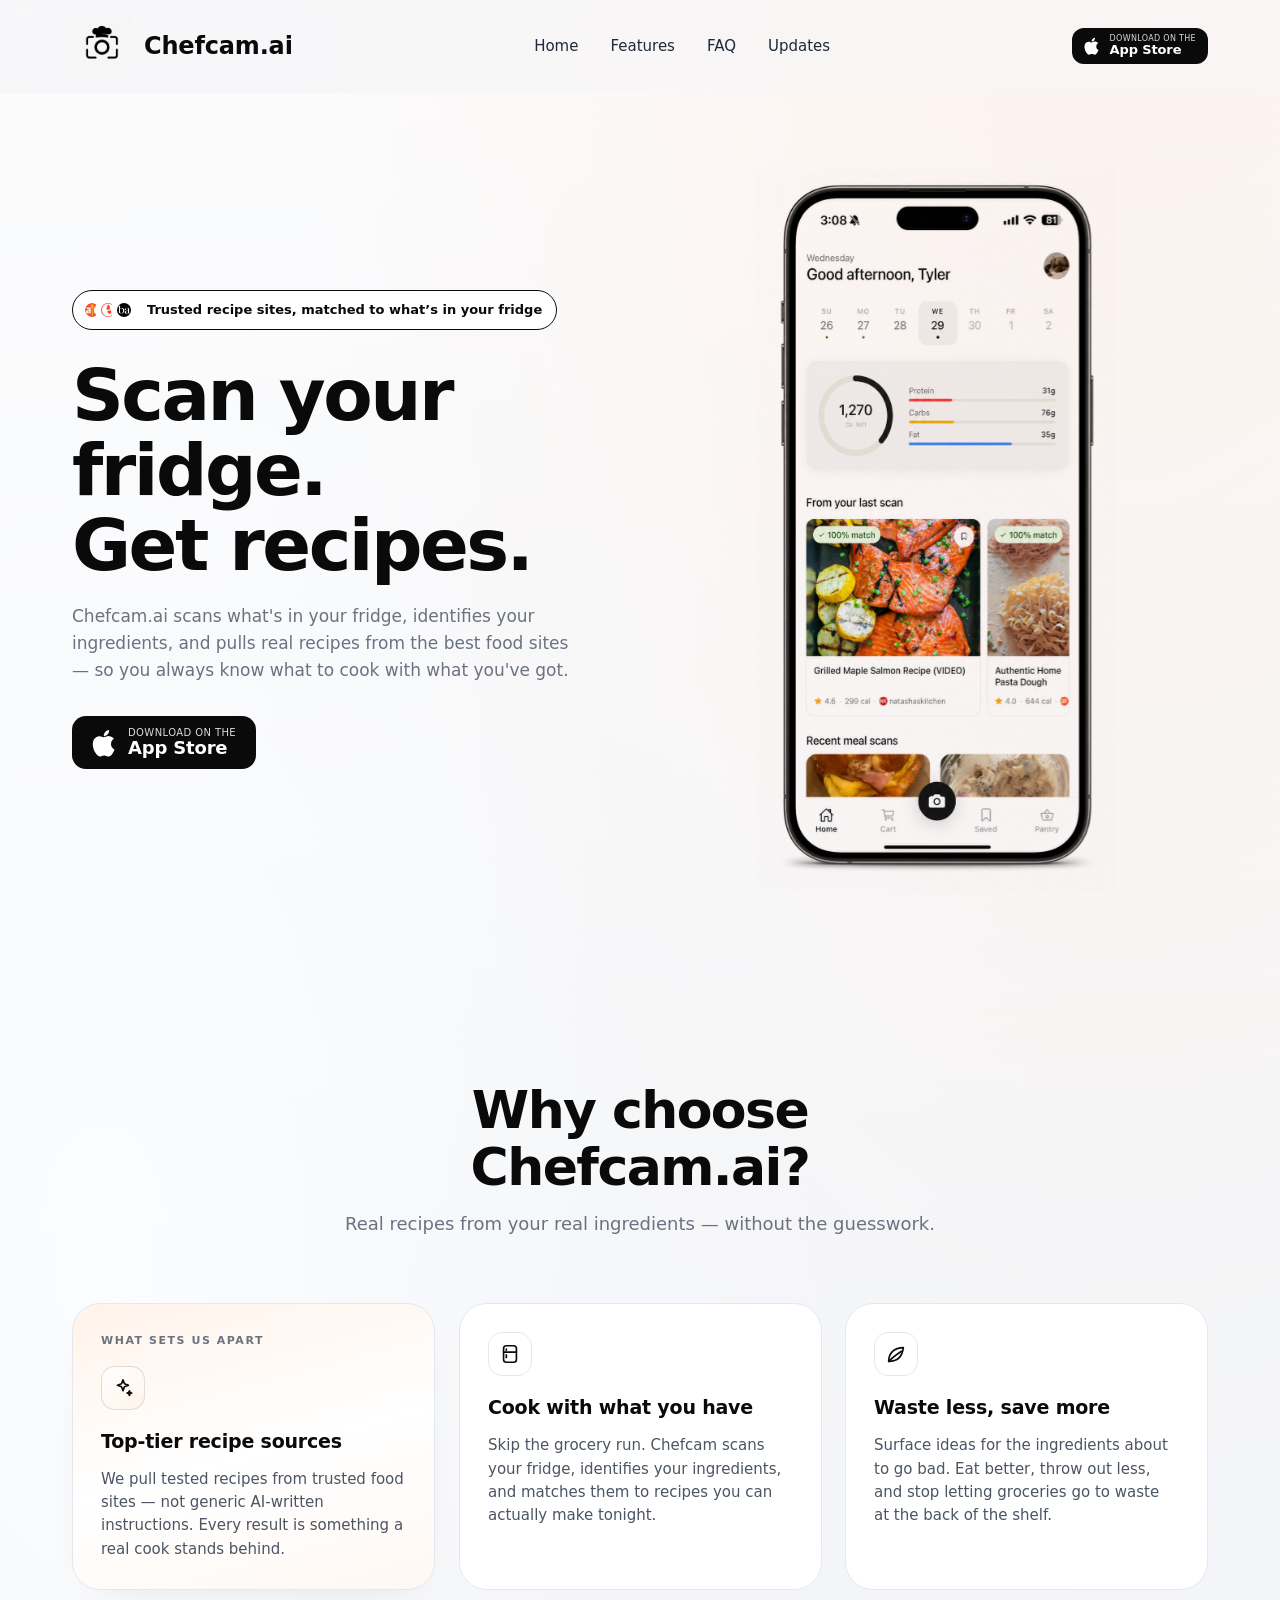
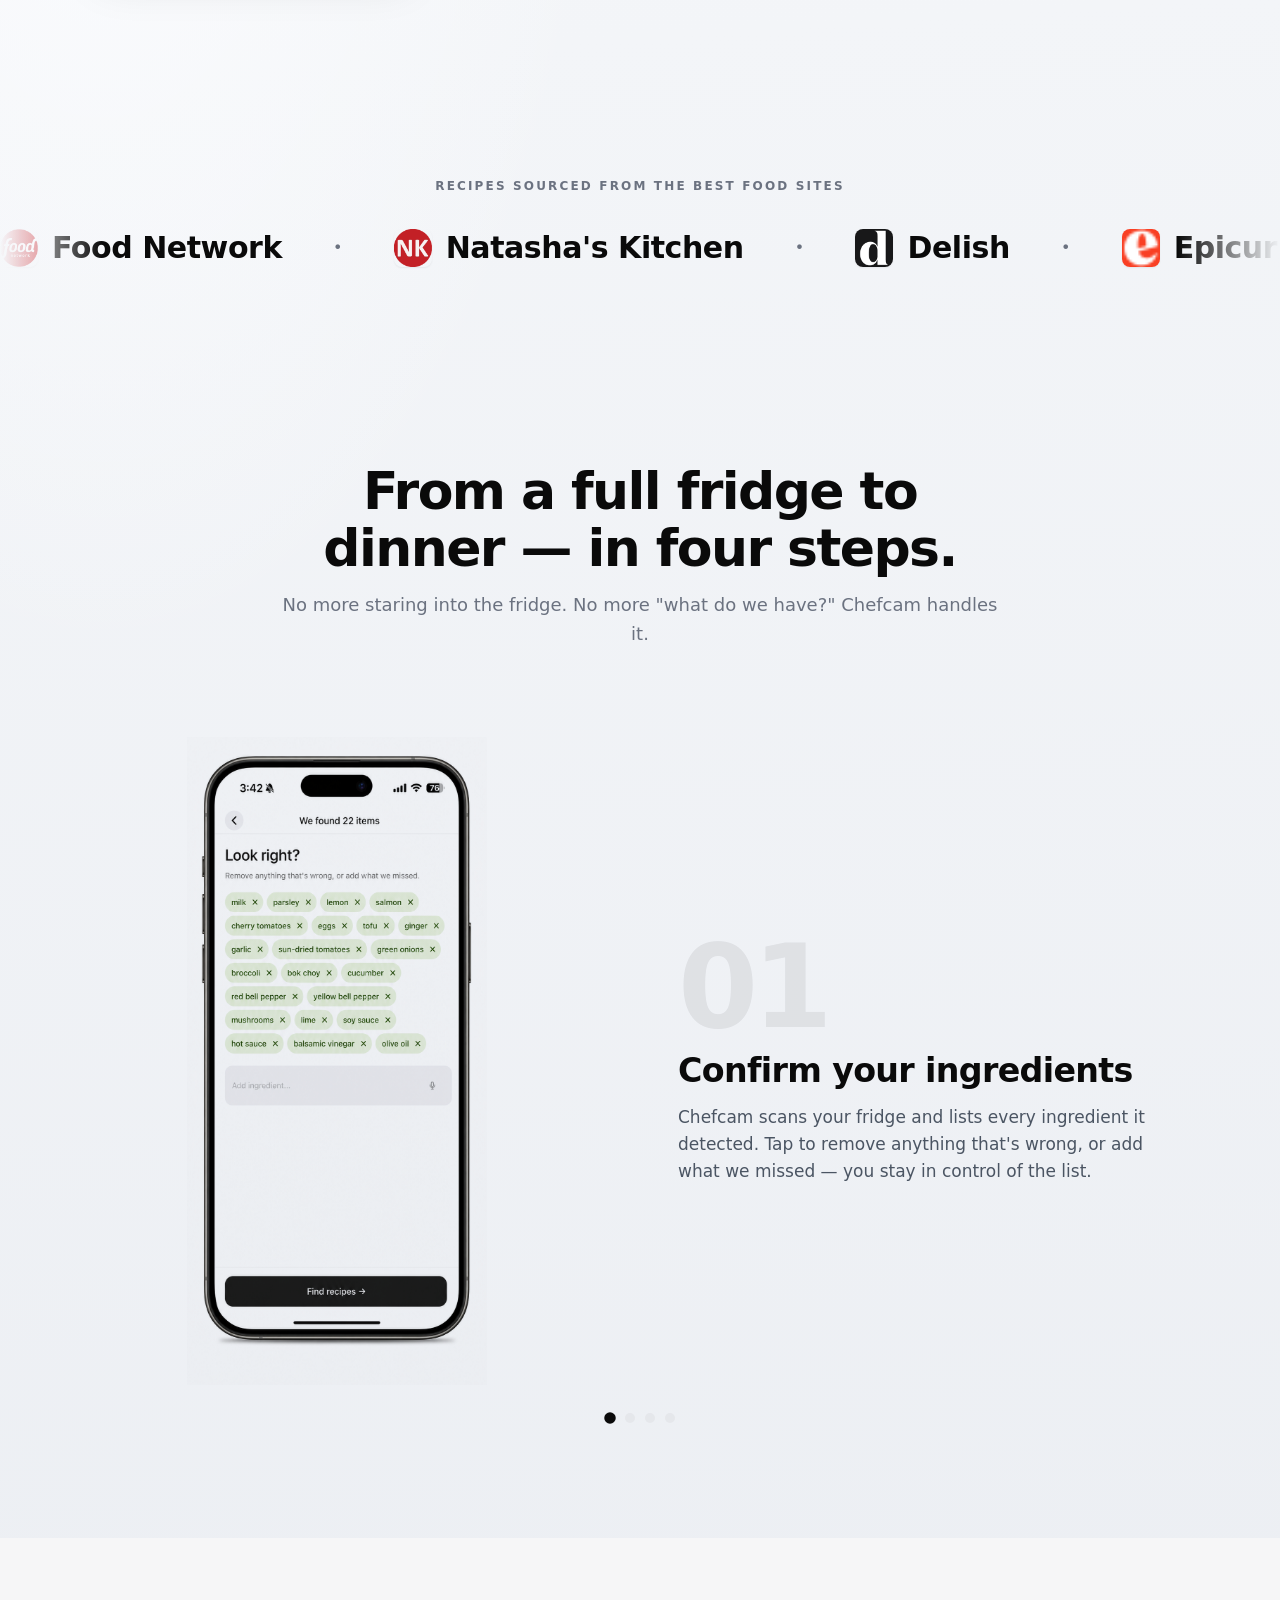
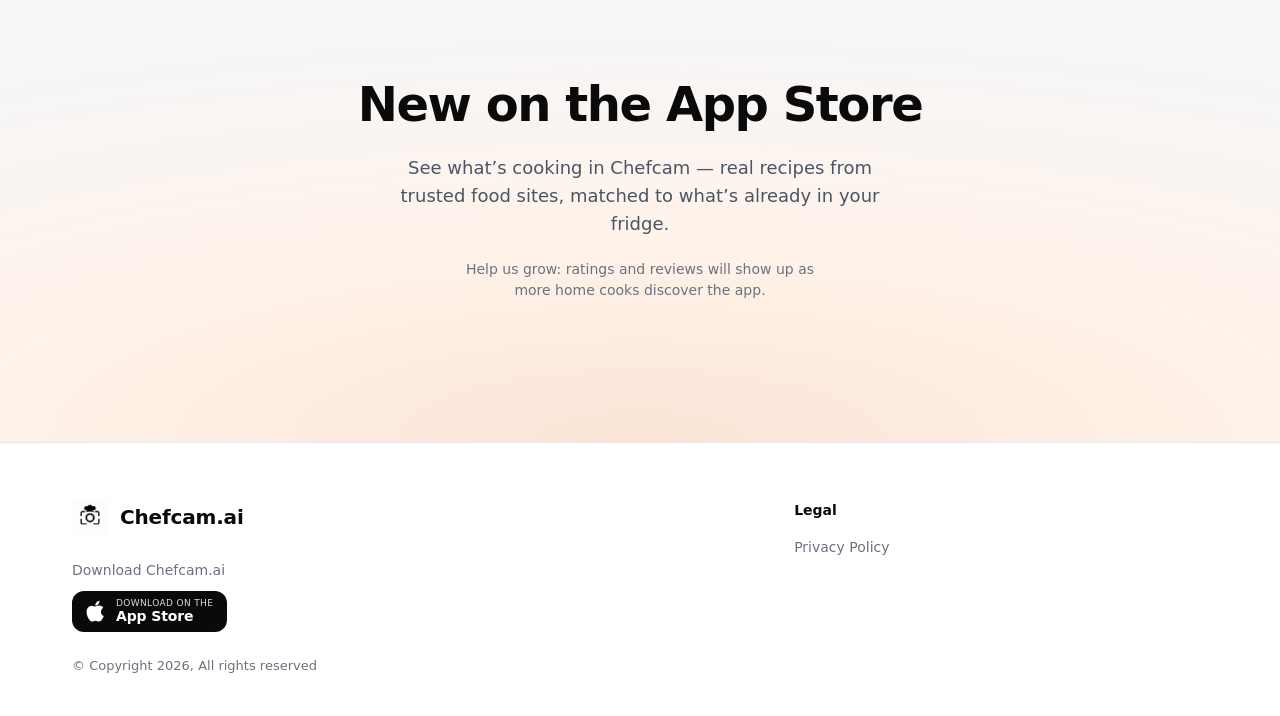
==== index.html @ d0bb35b9 "Initial commit: Chefcam.ai marketing site Made-with: Cursor" ====
<!doctype html>
<html lang="en">
<head>
  <meta charset="utf-8" />
  <meta name="viewport" content="width=device-width, initial-scale=1" />
  <title>Chefcam.ai — Scan your fridge. Get recipes.</title>
  <meta name="description" content="Chefcam.ai scans what's in your fridge, identifies your ingredients, and pulls real recipes from the best food sites — so you always know what to cook with what you have." />
  <meta name="theme-color" content="#f6f6f7" />

  <link rel="preconnect" href="https://api.fontshare.com" />
  <link rel="preconnect" href="https://cdn.fontshare.com" crossorigin />
  <link href="https://api.fontshare.com/v2/css?f[]=general-sans@300,400,500,600,700&display=swap" rel="stylesheet" />

  <link rel="stylesheet" href="styles.css" />

  <!-- Reusable inline SVG sprite -->
  <svg width="0" height="0" style="position:absolute" aria-hidden="true">
    <defs>
      <!-- Apple logo -->
      <symbol id="i-apple" viewBox="0 0 24 24">
        <path d="M16.36 12.79c-.03-2.91 2.38-4.31 2.49-4.38-1.36-1.99-3.48-2.27-4.23-2.3-1.8-.18-3.51 1.06-4.42 1.06-.92 0-2.32-1.03-3.81-1-1.96.03-3.77 1.14-4.78 2.9-2.04 3.53-.52 8.74 1.46 11.6.97 1.4 2.13 2.97 3.62 2.91 1.45-.06 2-.94 3.76-.94s2.25.94 3.79.91c1.57-.03 2.56-1.42 3.51-2.83 1.11-1.62 1.57-3.19 1.6-3.27-.04-.02-3.06-1.18-3.09-4.66zM13.5 4.5c.79-.96 1.33-2.3 1.18-3.62-1.14.05-2.52.76-3.34 1.72-.73.85-1.38 2.2-1.21 3.5 1.27.1 2.57-.65 3.37-1.6z" fill="currentColor"/>
      </symbol>

      <!-- Hamburger -->
      <symbol id="i-menu" viewBox="0 0 24 24">
        <path d="M4 7h16M4 12h16M4 17h16" stroke="currentColor" stroke-width="2" stroke-linecap="round"/>
      </symbol>
      <symbol id="i-close" viewBox="0 0 24 24">
        <path d="M6 6l12 12M18 6L6 18" stroke="currentColor" stroke-width="2" stroke-linecap="round"/>
      </symbol>

      <!-- Why-choose icons (line style, currentColor) -->
      <symbol id="i-fridge" viewBox="0 0 24 24" fill="none" stroke="currentColor" stroke-width="1.8" stroke-linecap="round" stroke-linejoin="round">
        <rect x="5" y="3" width="14" height="18" rx="3"/>
        <path d="M5 10h14"/>
        <path d="M8 6.5v1.5"/><path d="M8 13v3"/>
      </symbol>
      <symbol id="i-sparkles" viewBox="0 0 24 24" fill="none" stroke="currentColor" stroke-width="1.8" stroke-linecap="round" stroke-linejoin="round">
        <path d="M12 3l1.6 4.4L18 9l-4.4 1.6L12 15l-1.6-4.4L6 9l4.4-1.6L12 3z"/>
        <path d="M19 15l.7 1.8L21.5 17.5 19.7 18.2 19 20l-.7-1.8L16.5 17.5l1.8-.7L19 15z"/>
      </symbol>
      <symbol id="i-leaf" viewBox="0 0 24 24" fill="none" stroke="currentColor" stroke-width="1.8" stroke-linecap="round" stroke-linejoin="round">
        <path d="M4 20c0-9 6-15 16-15-1 9-6 15-16 15z"/>
        <path d="M4 20c4-4 8-7 14-11"/>
      </symbol>
    </defs>
  </svg>
</head>

<body>
  <!-- ============= HEADER ============= -->
  <header class="site-header" id="siteHeader">
    <div class="container header__row">
      <a class="brand" href="#top" aria-label="Chefcam.ai home">
        <img class="brand__mark" src="logo.png" alt="" aria-hidden="true" />
        <span class="brand__name">Chefcam.ai</span>
      </a>

      <nav class="nav" aria-label="Primary">
        <ul class="nav__list">
          <li><a href="#top">Home</a></li>
          <li><a href="features.html">Features</a></li>
          <li><a href="faq.html">FAQ</a></li>
          <li><a href="updates.html">Updates</a></li>
        </ul>
      </nav>

      <div class="header__cta">
        <a class="badge badge--sm" href="https://apps.apple.com/us/app/chefcam-ai/id6762315581" target="_blank" rel="noopener" aria-label="Download on the App Store">
          <svg class="badge__icon" aria-hidden="true"><use href="#i-apple"/></svg>
          <span class="badge__copy">
            <span class="badge__small">Download on the</span>
            <span class="badge__big">App Store</span>
          </span>
        </a>
      </div>

      <button class="nav__toggle" type="button" aria-controls="mobileNav" aria-expanded="false" aria-label="Open menu">
        <svg class="nav__toggle-open" aria-hidden="true"><use href="#i-menu"/></svg>
        <svg class="nav__toggle-close" aria-hidden="true"><use href="#i-close"/></svg>
      </button>
    </div>
  </header>

  <!-- Drawer lives outside header so position:fixed isn’t clipped by header/backdrop-filter -->
  <div class="nav-drawer-backdrop" id="navDrawerBackdrop" aria-hidden="true"></div>
  <div class="mobile-nav" id="mobileNav" role="dialog" aria-modal="true" aria-label="Site navigation" aria-hidden="true">
    <ul>
      <li><a href="#top">Home</a></li>
      <li><a href="features.html">Features</a></li>
      <li><a href="faq.html">FAQ</a></li>
      <li><a href="updates.html">Updates</a></li>
    </ul>
  </div>

  <main id="top">
    <!-- ============= HERO ============= -->
    <section class="hero">
      <div class="container hero__grid">
        <div class="hero__copy">
          <div class="proof-pill" data-reveal data-reveal-delay="0">
            <span class="proof-pill__avatars" aria-hidden="true">
              <img src="assets/logos/allrecipes.png" alt="" width="26" height="26" loading="eager" decoding="async" />
              <img src="assets/logos/epicurious.png" alt="" width="26" height="26" loading="eager" decoding="async" />
              <img src="assets/logos/bonappetit.png" alt="" width="26" height="26" loading="eager" decoding="async" />
            </span>
            <span class="proof-pill__text">
              Trusted recipe sites, matched to what’s in your fridge
            </span>
          </div>

          <h1 class="hero__title" data-reveal data-reveal-delay="80">
            Scan your fridge.<br/>
            <span>Get recipes.</span>
          </h1>

          <p class="hero__lede" data-reveal data-reveal-delay="160">
            Chefcam.ai scans what's in your fridge, identifies your ingredients, and pulls
            real recipes from the best food sites — so you always know what to cook with
            what you've got.
          </p>

          <div class="hero__cta" data-reveal data-reveal-delay="240">
            <a class="badge badge--lg" href="https://apps.apple.com/us/app/chefcam-ai/id6762315581" target="_blank" rel="noopener" aria-label="Download on the App Store">
              <svg class="badge__icon" aria-hidden="true"><use href="#i-apple"/></svg>
              <span class="badge__copy">
                <span class="badge__small">Download on the</span>
                <span class="badge__big">App Store</span>
              </span>
            </a>
          </div>
        </div>

        <div class="hero__visual">
          <img class="hero__phone" src="hero.png" alt="Chefcam.ai app showing daily calorie summary and recent meal scans" data-reveal data-reveal-delay="120" />
        </div>
      </div>
    </section>

    <!-- ============= WHY CHOOSE ============= -->
    <section class="why" id="why">
      <div class="container">
        <div class="why__head" data-reveal>
          <h2>Why choose Chefcam.ai?</h2>
          <p>Real recipes from your real ingredients — without the guesswork.</p>
        </div>

        <div class="why__grid">
          <article class="why__card why__card--featured" data-reveal data-reveal-delay="0">
            <span class="why__badge">What sets us apart</span>
            <span class="why__icon"><svg aria-hidden="true"><use href="#i-sparkles"/></svg></span>
            <h3>Top-tier recipe sources</h3>
            <p>We pull tested recipes from trusted food sites — not generic AI-written instructions. Every result is something a real cook stands behind.</p>
          </article>

          <article class="why__card" data-reveal data-reveal-delay="100">
            <span class="why__icon"><svg aria-hidden="true"><use href="#i-fridge"/></svg></span>
            <h3>Cook with what you have</h3>
            <p>Skip the grocery run. Chefcam scans your fridge, identifies your ingredients, and matches them to recipes you can actually make tonight.</p>
          </article>

          <article class="why__card" data-reveal data-reveal-delay="200">
            <span class="why__icon"><svg aria-hidden="true"><use href="#i-leaf"/></svg></span>
            <h3>Waste less, save more</h3>
            <p>Surface ideas for the ingredients about to go bad. Eat better, throw out less, and stop letting groceries go to waste at the back of the shelf.</p>
          </article>
        </div>
      </div>
    </section>

    <!-- ============= SOURCES MARQUEE ============= -->
    <section class="sources" aria-label="Recipe sources">
      <p class="sources__eyebrow">Recipes sourced from the best food sites</p>
      <div class="marquee">
        <div class="marquee__track">
          <!-- Group A -->
          <span class="marquee__brand">
            <img class="marquee__logo" src="assets/logos/foodnetwork.png" alt="" width="40" height="40" loading="lazy" decoding="async" />
            <span class="marquee__item">Food Network</span>
          </span>
          <span class="marquee__sep" aria-hidden="true">•</span>
          <span class="marquee__brand">
            <img class="marquee__logo" src="assets/logos/natashaskitchen.png" alt="" width="40" height="40" loading="lazy" decoding="async" />
            <span class="marquee__item">Natasha's Kitchen</span>
          </span>
          <span class="marquee__sep" aria-hidden="true">•</span>
          <span class="marquee__brand">
            <img class="marquee__logo" src="assets/logos/delish.png" alt="" width="40" height="40" loading="lazy" decoding="async" />
            <span class="marquee__item">Delish</span>
          </span>
          <span class="marquee__sep" aria-hidden="true">•</span>
          <span class="marquee__brand">
            <img class="marquee__logo" src="assets/logos/epicurious.png" alt="" width="40" height="40" loading="lazy" decoding="async" />
            <span class="marquee__item">Epicurious</span>
          </span>
          <span class="marquee__sep" aria-hidden="true">•</span>
          <span class="marquee__brand">
            <img class="marquee__logo" src="assets/logos/bonappetit.png" alt="" width="40" height="40" loading="lazy" decoding="async" />
            <span class="marquee__item">Bon Appétit</span>
          </span>
          <span class="marquee__sep" aria-hidden="true">•</span>
          <span class="marquee__brand">
            <img class="marquee__logo" src="assets/logos/allrecipes.png" alt="" width="40" height="40" loading="lazy" decoding="async" />
            <span class="marquee__item">Allrecipes</span>
          </span>
          <span class="marquee__sep" aria-hidden="true">•</span>
          <!-- Group B (duplicate for seamless loop) -->
          <span class="marquee__brand" aria-hidden="true">
            <img class="marquee__logo" src="assets/logos/foodnetwork.png" alt="" width="40" height="40" loading="lazy" decoding="async" />
            <span class="marquee__item">Food Network</span>
          </span>
          <span class="marquee__sep" aria-hidden="true">•</span>
          <span class="marquee__brand" aria-hidden="true">
            <img class="marquee__logo" src="assets/logos/natashaskitchen.png" alt="" width="40" height="40" loading="lazy" decoding="async" />
            <span class="marquee__item">Natasha's Kitchen</span>
          </span>
          <span class="marquee__sep" aria-hidden="true">•</span>
          <span class="marquee__brand" aria-hidden="true">
            <img class="marquee__logo" src="assets/logos/delish.png" alt="" width="40" height="40" loading="lazy" decoding="async" />
            <span class="marquee__item">Delish</span>
          </span>
          <span class="marquee__sep" aria-hidden="true">•</span>
          <span class="marquee__brand" aria-hidden="true">
            <img class="marquee__logo" src="assets/logos/epicurious.png" alt="" width="40" height="40" loading="lazy" decoding="async" />
            <span class="marquee__item">Epicurious</span>
          </span>
          <span class="marquee__sep" aria-hidden="true">•</span>
          <span class="marquee__brand" aria-hidden="true">
            <img class="marquee__logo" src="assets/logos/bonappetit.png" alt="" width="40" height="40" loading="lazy" decoding="async" />
            <span class="marquee__item">Bon Appétit</span>
          </span>
          <span class="marquee__sep" aria-hidden="true">•</span>
          <span class="marquee__brand" aria-hidden="true">
            <img class="marquee__logo" src="assets/logos/allrecipes.png" alt="" width="40" height="40" loading="lazy" decoding="async" />
            <span class="marquee__item">Allrecipes</span>
          </span>
          <span class="marquee__sep" aria-hidden="true">•</span>
        </div>
      </div>
    </section>

    <!-- ============= HOW IT WORKS ============= -->
    <section class="how" id="how">
      <div class="container">
        <div class="how__head" data-reveal>
          <h2>From a full fridge to dinner — in four steps.</h2>
          <p>No more staring into the fridge. No more "what do we have?" Chefcam handles it.</p>
        </div>

        <div class="how__carousel">
          <div
            class="how__steps"
            id="howSteps"
            tabindex="0"
            role="region"
            aria-roledescription="carousel"
            aria-label="Four steps from fridge scan to cooking"
          >
            <div class="how__step">
              <div class="how__visual">
                <img src="step-1.png" alt="Chefcam ingredient confirmation screen showing detected items" loading="lazy" data-reveal />
              </div>
              <div class="how__copy" data-reveal data-reveal-delay="80">
                <span class="how__num" aria-hidden="true">01</span>
                <h3>Confirm your ingredients</h3>
                <p>Chefcam scans your fridge and lists every ingredient it detected. Tap to remove anything that's wrong, or add what we missed — you stay in control of the list.</p>
              </div>
            </div>

            <div class="how__step how__step--reverse">
              <div class="how__visual">
                <img src="step-2.png" alt="Chefcam matching ingredients to recipes loading screen" loading="lazy" data-reveal />
              </div>
              <div class="how__copy" data-reveal data-reveal-delay="80">
                <span class="how__num" aria-hidden="true">02</span>
                <h3>AI matches the right recipes</h3>
                <p>Our model cross-references your exact ingredients against thousands of tested recipes from top food sites and ranks them by how well they fit what you have.</p>
              </div>
            </div>

            <div class="how__step">
              <div class="how__visual">
                <img src="step-3.png" alt="Chefcam recipe results categorized by ingredient" loading="lazy" data-reveal />
              </div>
              <div class="how__copy" data-reveal data-reveal-delay="80">
                <span class="how__num" aria-hidden="true">03</span>
                <h3>Browse what's possible tonight</h3>
                <p>See recipes sorted by match. A 100% match means you can cook it right now — no grocery run required. Filter by dish, prep time, or rating.</p>
              </div>
            </div>

            <div class="how__step how__step--reverse">
              <div class="how__visual">
                <img class="how__visual-img--xl" src="step-4.png" alt="Full Chefcam recipe page with ingredients and health score" loading="lazy" data-reveal />
              </div>
              <div class="how__copy" data-reveal data-reveal-delay="80">
                <span class="how__num" aria-hidden="true">04</span>
                <h3>Open it and cook</h3>
                <p>Tap any recipe for full step-by-step instructions, ingredient quantities, a health score, and a link back to the original source — so you always know who tested it.</p>
              </div>
            </div>
          </div>

          <div class="how__carousel-footer">
            <div class="how__dots" role="group" aria-label="Choose a step">
              <button type="button" class="how__dot is-active" data-how-step="0" aria-label="Step 1 of 4" aria-current="true"></button>
              <button type="button" class="how__dot" data-how-step="1" aria-label="Step 2 of 4"></button>
              <button type="button" class="how__dot" data-how-step="2" aria-label="Step 3 of 4"></button>
              <button type="button" class="how__dot" data-how-step="3" aria-label="Step 4 of 4"></button>
            </div>
          </div>
        </div>
      </div>
    </section>

    <!-- ============= APP STORE CTA ============= -->
    <section class="store-cta" aria-labelledby="store-cta-heading">
      <div class="container store-cta__inner" data-reveal>
        <h2 id="store-cta-heading">New on the App Store</h2>
        <p class="store-cta__lede">
          See what’s cooking in Chefcam — real recipes from trusted food sites, matched to what’s already in your fridge.
        </p>
        <p class="store-cta__note">
          Help us grow: ratings and reviews will show up as more home cooks discover the app.
        </p>
      </div>
    </section>
  </main>

  <!-- ============= FOOTER ============= -->
  <footer class="footer">
    <div class="container footer__grid">
      <div class="footer__brand">
        <a class="brand" href="#top" aria-label="Chefcam.ai home">
          <img class="brand__mark" src="logo.png" alt="" aria-hidden="true" />
          <span class="brand__name">Chefcam.ai</span>
        </a>
        <p class="footer__sub">Download Chefcam.ai</p>
        <div class="footer__badges">
          <a class="badge" href="https://apps.apple.com/us/app/chefcam-ai/id6762315581" target="_blank" rel="noopener" aria-label="Download on the App Store">
            <svg class="badge__icon" aria-hidden="true"><use href="#i-apple"/></svg>
            <span class="badge__copy"><span class="badge__small">Download on the</span><span class="badge__big">App Store</span></span>
          </a>
        </div>
        <p class="footer__copy">© Copyright 2026, All rights reserved</p>
      </div>

      <div class="footer__col">
        <h4>Legal</h4>
        <ul>
          <li><a href="https://www.freeprivacypolicy.com/live/72b47992-b70e-4396-b244-e549544ee71f" target="_blank" rel="noopener noreferrer">Privacy Policy</a></li>
        </ul>
      </div>
    </div>
  </footer>

  <script src="script.js" defer></script>
</body>
</html>
---- styles.css ----
/* =====================================================
   Chefcam.ai — Cal AI–inspired landing page
   ===================================================== */

:root {
  --header-bar-h: 92px;
  --bg-top: #f6f6f7;
  --bg-page-fallback: #e9ecf1;
  --bg-warm-1: #fbe4d6;
  --bg-warm-2: #fff3ea;
  --bg-warm-3: #f6f6f7;
  --ink: #0a0a0a;
  --ink-soft: #1f2937;
  --muted: #6b7280;
  --muted-strong: #4b5563;
  --border: #e5e7eb;
  --border-soft: #f1f1f1;
  --star: #f5b301;
  --radius-pill: 9999px;
  --radius-card: 28px;
  --radius-phone: 38px;
  --shadow-phone: 0 30px 60px -20px rgba(0, 0, 0, 0.25), 0 10px 25px -10px rgba(0, 0, 0, 0.15);
  --shadow-card: 0 6px 18px -8px rgba(0, 0, 0, 0.18);
  --ease-out: cubic-bezier(0.22, 1, 0.36, 1);
  --container: 1200px;
}

/* ---- reset ---- */
*, *::before, *::after { box-sizing: border-box; }
* { margin: 0; }
html {
  -webkit-text-size-adjust: 100%;
  scroll-behavior: smooth;
  min-height: 100%;
  background-color: var(--bg-page-fallback);
  background-image:
    radial-gradient(ellipse 115% 90% at 88% -12%, rgba(255, 228, 214, 0.48), transparent 58%),
    radial-gradient(ellipse 75% 48% at 8% 32%, rgba(252, 253, 255, 0.92), transparent 54%),
    linear-gradient(176deg, #fcfcfd 0%, #f3f5f8 42%, #e9ecf1 100%);
}
body {
  font-family: 'General Sans', 'Inter', system-ui, -apple-system, 'Segoe UI', Roboto, sans-serif;
  font-size: 17px;
  line-height: 1.6;
  color: var(--ink-soft);
  min-height: 100%;
  background: transparent;
  -webkit-font-smoothing: antialiased;
  -moz-osx-font-smoothing: grayscale;
  overflow-x: hidden;
}
img, svg { display: block; max-width: 100%; }
img { height: auto; }
a { color: inherit; text-decoration: none; }
button { font: inherit; color: inherit; background: none; border: 0; cursor: pointer; }
ul { list-style: none; padding: 0; }

:focus-visible {
  outline: 2px solid var(--ink);
  outline-offset: 3px;
  border-radius: 4px;
}

.container {
  width: 100%;
  max-width: var(--container);
  margin-inline: auto;
  padding-inline: clamp(16px, 4vw, 32px);
}

/* =====================================================
   Reveal animations
   ===================================================== */
[data-reveal] {
  opacity: 0;
  transform: translateY(24px);
  transition:
    opacity 700ms var(--ease-out),
    transform 700ms var(--ease-out);
  will-change: opacity, transform;
}
[data-reveal].is-visible {
  opacity: 1;
  transform: none;
}

html.no-motion [data-reveal] {
  opacity: 1 !important;
  transform: none !important;
  transition: none !important;
}
html.no-motion .hero__phone { animation: none !important; }

/* =====================================================
   Header
   ===================================================== */
.site-header {
  position: sticky;
  top: 0;
  z-index: 50;
  background: rgba(246, 246, 247, 0.72);
  backdrop-filter: saturate(160%) blur(12px);
  -webkit-backdrop-filter: saturate(160%) blur(12px);
  transition: background 250ms var(--ease-out), border-color 250ms var(--ease-out), box-shadow 250ms var(--ease-out);
  border-bottom: 1px solid transparent;
}
.site-header.scrolled {
  background: rgba(246, 246, 247, 0.92);
  border-bottom-color: var(--border);
  box-shadow: 0 1px 0 rgba(0, 0, 0, 0.02);
}
.header__row {
  display: flex;
  align-items: center;
  justify-content: space-between;
  gap: 24px;
  height: var(--header-bar-h);
}

.brand {
  display: inline-flex;
  align-items: center;
  gap: 12px;
  color: var(--ink);
  font-weight: 700;
  letter-spacing: -0.01em;
  cursor: pointer;
}
.brand__mark {
  width: 60px;
  height: 60px;
  object-fit: contain;
  flex: none;
  mix-blend-mode: multiply;
}
.brand__name { font-size: 24px; }

/* Footer brand keeps the original sizing */
.footer__brand .brand__mark { width: 36px; height: 36px; }
.footer__brand .brand__name { font-size: 20px; }

.nav__list {
  display: flex;
  align-items: center;
  gap: 28px;
}
.nav__list a {
  position: relative;
  color: var(--ink-soft);
  font-weight: 500;
  font-size: 15px;
  padding: 6px 2px;
  cursor: pointer;
  transition: color 200ms var(--ease-out);
}
.nav__list a::after {
  content: "";
  position: absolute;
  left: 0; right: 0; bottom: 0;
  height: 2px;
  background: var(--ink);
  transform: scaleX(0);
  transform-origin: left;
  transition: transform 250ms var(--ease-out);
}
.nav__list a:hover { color: var(--ink); }
.nav__list a:hover::after { transform: scaleX(1); }
.nav__list a[aria-current="page"] {
  color: var(--ink);
  font-weight: 600;
}
.nav__list a[aria-current="page"]::after {
  transform: scaleX(1);
}

.header__cta {
  display: flex;
  align-items: center;
  gap: 8px;
}

.nav__toggle {
  display: none;
  width: 40px; height: 40px;
  align-items: center; justify-content: center;
  border-radius: 10px;
  color: var(--ink);
}
.nav__toggle:hover { background: #f4f4f4; }
.nav__toggle svg { width: 22px; height: 22px; }
.nav__toggle .nav__toggle-close { display: none; }

/* Mobile drawer: sidebar + backdrop (see @media max-width 1024px) */
.nav-drawer-backdrop {
  display: none;
}
.mobile-nav {
  display: none;
}

@media (max-width: 1024px) {
  /*
    Drawer + backdrop sit BELOW the sticky header bar so they aren’t covered by it.
    (Previously header z-index stacked above the panel and clipped the top of the sidebar.)
  */
  .nav-drawer-backdrop {
    display: block;
    position: fixed;
    left: 0;
    right: 0;
    top: var(--header-bar-h);
    bottom: 0;
    z-index: 200;
    background: rgb(0 0 0 / 0.38);
    opacity: 0;
    visibility: hidden;
    transition:
      opacity 0.28s var(--ease-out),
      visibility 0.28s;
    pointer-events: none;
  }
  body.nav-open .nav-drawer-backdrop {
    opacity: 1;
    visibility: visible;
    pointer-events: auto;
  }

  .mobile-nav {
    display: flex;
    flex-direction: column;
    position: fixed;
    top: var(--header-bar-h);
    right: 0;
    bottom: 0;
    left: auto;
    width: min(320px, calc(100vw - 24px));
    max-width: 100vw;
    min-height: calc(100vh - var(--header-bar-h));
    min-height: calc(100dvh - var(--header-bar-h));
    z-index: 210;
    margin: 0;
    padding:
      20px
      max(20px, env(safe-area-inset-right))
      calc(24px + env(safe-area-inset-bottom, 0px))
      max(20px, env(safe-area-inset-left));
    background: #fff;
    border-left: 1px solid var(--border);
    box-shadow: -12px 0 48px rgb(0 0 0 / 0.14);
    transform: translate3d(100%, 0, 0);
    transition: transform 0.32s var(--ease-out);
    overflow-y: auto;
    -webkit-overflow-scrolling: touch;
    overscroll-behavior: contain;
  }
  body.nav-open .mobile-nav {
    transform: translate3d(0, 0, 0);
  }
  body:not(.nav-open) .mobile-nav {
    pointer-events: none;
  }

  .mobile-nav ul {
    display: flex;
    flex-direction: column;
    gap: 4px;
    margin: 0;
    padding: 0;
    list-style: none;
  }
  .mobile-nav a {
    display: block;
    padding: 12px 6px;
    font-weight: 600;
    font-size: 16px;
    color: var(--ink);
    border-bottom: 1px solid var(--border-soft);
    border-radius: 0;
  }
  .mobile-nav a[aria-current="page"] {
    color: var(--ink-soft);
    padding-left: 12px;
    border-left: 3px solid var(--ink);
  }
}

@media (prefers-reduced-motion: reduce) {
  @media (max-width: 1024px) {
    .nav-drawer-backdrop,
    .mobile-nav {
      transition-duration: 0.01ms;
    }
  }
}

/* =====================================================
   Store badges
   ===================================================== */
.badge {
  display: inline-flex;
  align-items: center;
  gap: 8px;
  padding: 8px 14px;
  background: #0a0a0a;
  color: #fff;
  border-radius: 12px;
  cursor: pointer;
  transition: transform 200ms var(--ease-out), box-shadow 200ms var(--ease-out), background 200ms var(--ease-out);
  text-decoration: none;
  white-space: nowrap;
}
.badge:hover {
  transform: translateY(-2px);
  box-shadow: 0 10px 24px -10px rgba(0, 0, 0, 0.4);
  background: #1a1a1a;
}
.badge:active { transform: translateY(0); }
.badge__icon { width: 22px; height: 22px; color: #fff; flex: none; }
.badge__copy { display: flex; flex-direction: column; line-height: 1.05; }
.badge__small { font-size: 9px; font-weight: 500; opacity: 0.85; letter-spacing: 0.04em; text-transform: uppercase; }
.badge__big { font-size: 14px; font-weight: 700; letter-spacing: -0.01em; }

.badge--sm { padding: 7px 12px; }
.badge--sm .badge__icon { width: 18px; height: 18px; }
.badge--sm .badge__big { font-size: 13px; }
.badge--sm .badge__small { font-size: 8px; }

.badge--lg { padding: 12px 20px; border-radius: 14px; }
.badge--lg .badge__icon { width: 28px; height: 28px; }
.badge--lg .badge__small { font-size: 10px; }
.badge--lg .badge__big { font-size: 18px; }

/* =====================================================
   Hero
   ===================================================== */
.hero {
  position: relative;
  padding: clamp(40px, 6vw, 80px) 0 clamp(40px, 6vw, 80px);
}
.hero__grid {
  display: grid;
  grid-template-columns: 1fr 1fr;
  gap: clamp(24px, 4vw, 56px);
  align-items: center;
}

.hero__copy { max-width: 580px; }

.proof-pill {
  display: inline-flex;
  align-items: center;
  gap: 10px;
  padding: 6px 14px 6px 6px;
  border: 1.5px solid var(--ink);
  border-radius: var(--radius-pill);
  background: #fff;
  font-size: 13px;
  font-weight: 600;
  color: var(--ink);
  margin-bottom: 28px;
}
.proof-pill__avatars {
  display: inline-flex;
  align-items: center;
}
.proof-pill__avatars img {
  width: 26px;
  height: 26px;
  border-radius: 50%;
  border: 2px solid #fff;
  box-sizing: border-box;
  object-fit: contain;
  object-position: center;
  padding: 4px;
  background: #fff;
}
.proof-pill__avatars img + img { margin-left: -10px; }
.proof-pill__text { line-height: 1.35; }

.hero__title {
  font-weight: 700;
  font-size: clamp(40px, 6.6vw, 72px);
  line-height: 1.04;
  letter-spacing: -0.035em;
  color: var(--ink);
  margin-bottom: 20px;
}
.hero__title span { font-weight: 700; }

.hero__lede {
  color: var(--muted);
  font-size: 17px;
  max-width: 46ch;
  margin-bottom: 32px;
}

.hero__cta {
  display: flex;
  flex-wrap: wrap;
  gap: 12px;
}

/* ---- Visual side ---- */
.hero__visual {
  display: flex;
  justify-content: center;
  align-items: center;
}
.hero__phone {
  width: 100%;
  max-width: 360px;
  height: auto;
  mix-blend-mode: multiply;
  animation: float 6s ease-in-out infinite;
  will-change: transform;
}

@keyframes float {
  0%, 100% { transform: translateY(0); }
  50%      { transform: translateY(-12px); }
}

/* =====================================================
   Why choose
   ===================================================== */
.why {
  padding: clamp(60px, 9vw, 120px) 0;
}
.why__head {
  text-align: center;
  max-width: 640px;
  margin: 0 auto clamp(40px, 6vw, 64px);
}
.why__head h2 {
  font-size: clamp(32px, 4.6vw, 52px);
  font-weight: 700;
  letter-spacing: -0.03em;
  line-height: 1.1;
  color: var(--ink);
  margin-bottom: 14px;
}
.why__head p {
  color: var(--muted);
  font-size: clamp(15px, 1.6vw, 18px);
}

.why__grid {
  display: grid;
  grid-template-columns: repeat(3, 1fr);
  gap: clamp(16px, 2vw, 24px);
}

.why__card {
  background: #ffffff;
  border: 1px solid var(--border);
  border-radius: var(--radius-card);
  padding: 28px;
  display: flex;
  flex-direction: column;
  gap: 12px;
  transition: transform 250ms var(--ease-out), box-shadow 250ms var(--ease-out), border-color 250ms var(--ease-out);
}
.why__card:hover {
  transform: translateY(-4px);
  box-shadow: 0 24px 40px -24px rgba(0, 0, 0, 0.18);
  border-color: #d4d4d4;
}

.why__card--featured {
  position: relative;
  background: linear-gradient(165deg, var(--bg-warm-2) 0%, #ffffff 52%, #fff8f3 100%);
  border: 1px solid var(--border);
  box-shadow: 0 16px 44px -28px rgba(0, 0, 0, 0.14);
}
.why__card--featured:hover {
  border-color: #d4d4d4;
  box-shadow: 0 28px 48px -28px rgba(0, 0, 0, 0.22);
}
.why__card--featured .why__icon {
  background: linear-gradient(145deg, #fff 0%, var(--bg-warm-2) 100%);
  border-color: rgba(10, 10, 10, 0.12);
  color: var(--ink);
}

.why__badge {
  align-self: flex-start;
  font-size: 11px;
  font-weight: 600;
  letter-spacing: 0.14em;
  text-transform: uppercase;
  color: var(--muted);
  background: none;
  border: 0;
  padding: 0;
  margin-bottom: 4px;
}

.why__icon {
  display: inline-grid;
  place-items: center;
  width: 44px;
  height: 44px;
  border-radius: 14px;
  background: #fff;
  border: 1px solid var(--border);
  color: var(--ink);
  margin-bottom: 4px;
}
.why__icon svg { width: 22px; height: 22px; }

.why__card h3 {
  font-size: 19px;
  font-weight: 700;
  letter-spacing: -0.01em;
  color: var(--ink);
}
.why__card p {
  color: var(--muted-strong);
  font-size: 15px;
  line-height: 1.55;
}

@media (max-width: 900px) {
  .why__grid { grid-template-columns: 1fr; max-width: 520px; margin-inline: auto; }
}

/* =====================================================
   Sources marquee
   ===================================================== */
.sources {
  padding: clamp(40px, 6vw, 72px) 0;
  text-align: center;
}
.sources__eyebrow {
  font-size: 12px;
  font-weight: 600;
  text-transform: uppercase;
  letter-spacing: 0.18em;
  color: var(--muted);
  margin-bottom: 28px;
}

.marquee {
  position: relative;
  overflow: hidden;
  -webkit-mask-image: linear-gradient(90deg, transparent 0, #000 8%, #000 92%, transparent 100%);
  mask-image: linear-gradient(90deg, transparent 0, #000 8%, #000 92%, transparent 100%);
}
.marquee__track {
  display: inline-flex;
  align-items: center;
  gap: clamp(28px, 4vw, 56px);
  width: max-content;
  animation: marquee 40s linear infinite;
  will-change: transform;
}
.marquee:hover .marquee__track { animation-play-state: paused; }

.marquee__brand {
  display: inline-flex;
  align-items: center;
  gap: clamp(10px, 1.6vw, 14px);
  white-space: nowrap;
}
.marquee__logo {
  flex-shrink: 0;
  height: clamp(26px, 3.2vw, 38px);
  width: clamp(26px, 3.2vw, 38px);
  object-fit: contain;
  border-radius: 8px;
  box-shadow: 0 1px 2px rgb(0 0 0 / 0.06);
}

.marquee__item {
  font-size: clamp(20px, 2.4vw, 30px);
  font-weight: 600;
  letter-spacing: -0.015em;
  color: var(--ink);
  white-space: nowrap;
}
.marquee__item--muted { color: var(--muted); font-weight: 500; }
.marquee__sep {
  font-size: 16px;
  color: var(--muted);
  user-select: none;
}

@keyframes marquee {
  from { transform: translateX(0); }
  to   { transform: translateX(-50%); }
}

@media (prefers-reduced-motion: reduce) {
  .marquee__track {
    animation: none;
    flex-wrap: wrap;
    justify-content: center;
    width: 100%;
  }
}

/* =====================================================
   How it works
   ===================================================== */
.how {
  padding: clamp(60px, 9vw, 120px) 0;
}
.how__head {
  text-align: center;
  max-width: 720px;
  margin: 0 auto clamp(48px, 7vw, 88px);
}
.how__head h2 {
  font-size: clamp(32px, 4.6vw, 52px);
  font-weight: 700;
  letter-spacing: -0.03em;
  line-height: 1.1;
  color: var(--ink);
  margin-bottom: 14px;
}
.how__head p {
  color: var(--muted);
  font-size: clamp(15px, 1.6vw, 18px);
}

.how__carousel {
  display: flex;
  flex-direction: column;
  align-items: center;
  gap: clamp(20px, 3vw, 28px);
}

/* Horizontal scroll-snap strip */
.how__steps {
  display: flex;
  flex-direction: row;
  flex-wrap: nowrap;
  gap: 0;
  width: 100%;
  overflow-x: auto;
  overflow-y: hidden;
  scroll-snap-type: x mandatory;
  scroll-behavior: smooth;
  scroll-padding-inline: 0;
  -webkit-overflow-scrolling: touch;
  overscroll-behavior-x: contain;
  scrollbar-width: none;
  -ms-overflow-style: none;
  outline: none;
}
.how__steps::-webkit-scrollbar {
  display: none;
}
.how__steps:focus-visible {
  outline: 2px solid var(--ink);
  outline-offset: 4px;
  border-radius: 12px;
}

.how__step {
  flex: 0 0 100%;
  min-width: 0;
  scroll-snap-align: start;
  scroll-snap-stop: always;
  display: grid;
  grid-template-columns: 1fr 1fr;
  align-items: center;
  gap: clamp(32px, 6vw, 96px);
}
.how__step--reverse .how__visual { order: 2; }

.how__carousel-footer {
  display: flex;
  flex-direction: column;
  align-items: center;
  width: 100%;
}

.how__dots {
  display: flex;
  align-items: center;
  justify-content: center;
  gap: 10px;
}

.how__dot {
  width: 10px;
  height: 10px;
  padding: 0;
  border-radius: 50%;
  background: var(--border);
  transition: transform 0.2s var(--ease-out), background 0.2s var(--ease-out);
}
.how__dot:hover {
  background: var(--muted);
}
.how__dot.is-active {
  background: var(--ink);
  transform: scale(1.15);
}

@media (prefers-reduced-motion: reduce) {
  .how__steps {
    scroll-behavior: auto;
    scroll-snap-type: x proximity;
  }
  .how__dot {
    transition: none;
  }
}

.how__visual {
  display: flex;
  justify-content: center;
}
.how__visual img {
  width: 100%;
  max-width: 300px;
  height: auto;
  mix-blend-mode: multiply;
}
.how__visual-img--xl {
  max-width: 430px !important;
}

.how__copy {
  max-width: 480px;
}
.how__step--reverse .how__copy { justify-self: end; }

.how__num {
  display: block;
  font-size: clamp(72px, 9vw, 120px);
  font-weight: 700;
  line-height: 0.9;
  letter-spacing: -0.05em;
  color: rgba(10, 10, 10, 0.07);
  margin-bottom: 12px;
}
.how__copy h3 {
  font-size: clamp(24px, 2.6vw, 34px);
  font-weight: 700;
  letter-spacing: -0.02em;
  line-height: 1.15;
  color: var(--ink);
  margin-bottom: 14px;
}
.how__copy p {
  color: var(--muted-strong);
  font-size: clamp(15px, 1.4vw, 17px);
  line-height: 1.6;
}

@media (max-width: 900px) {
  .how__step,
  .how__step--reverse {
    grid-template-columns: 1fr;
    gap: 24px;
    text-align: center;
  }
  .how__step--reverse .how__visual { order: 0; }
  .how__step--reverse .how__copy { justify-self: center; }
  .how__copy { max-width: 520px; margin-inline: auto; }
  .how__visual img { max-width: 240px; }
  .how__visual-img--xl { max-width: 310px !important; }
}

/* =====================================================
   App Store CTA (honest — no fabricated ratings)
   ===================================================== */
.store-cta {
  background:
    radial-gradient(120% 90% at 50% 100%, var(--bg-warm-1) 0%, var(--bg-warm-2) 45%, var(--bg-warm-3) 90%);
  padding: clamp(80px, 12vw, 140px) 0;
  text-align: center;
}
.store-cta__inner {
  display: flex;
  flex-direction: column;
  align-items: center;
  gap: clamp(16px, 2.5vw, 22px);
  max-width: 640px;
  margin-inline: auto;
}
.store-cta__inner h2 {
  font-size: clamp(32px, 5vw, 48px);
  font-weight: 700;
  letter-spacing: -0.03em;
  color: var(--ink);
  line-height: 1.12;
}
.store-cta__lede {
  font-size: clamp(16px, 1.8vw, 18px);
  line-height: 1.55;
  color: var(--muted-strong);
  max-width: 46ch;
}
.store-cta__note {
  font-size: 14px;
  line-height: 1.5;
  color: var(--muted);
  max-width: 42ch;
}

/* =====================================================
   Footer
   ===================================================== */
.footer {
  background: #fff;
  border-top: 1px solid var(--border);
  padding: 56px 0 40px;
}
.footer__grid {
  display: grid;
  grid-template-columns: 1.6fr 1fr;
  gap: clamp(24px, 5vw, 60px);
  align-items: start;
}
.footer__sub { color: var(--muted); margin: 16px 0 10px; font-size: 14px; }
.footer__badges { display: flex; flex-wrap: wrap; gap: 10px; }
.footer__copy { color: var(--muted); font-size: 13px; margin-top: 24px; }

.footer__col h4 {
  font-size: 14px;
  color: var(--ink);
  font-weight: 700;
  margin-bottom: 12px;
}
.footer__col ul { display: flex; flex-direction: column; gap: 8px; }
.footer__col a {
  color: var(--muted);
  font-size: 14px;
  transition: color 200ms var(--ease-out);
}
.footer__col a:hover { color: var(--ink); }

/* =====================================================
   Features page
   ===================================================== */
.features-page {
  padding: clamp(48px, 8vw, 96px) 0 clamp(72px, 10vw, 120px);
}
.features-page__head {
  text-align: center;
  max-width: 720px;
  margin: 0 auto clamp(40px, 6vw, 56px);
}
.features-page__head h1 {
  font-size: clamp(36px, 5vw, 52px);
  font-weight: 700;
  letter-spacing: -0.03em;
  line-height: 1.1;
  color: var(--ink);
  margin-bottom: 14px;
}
.features-page__lede {
  color: var(--muted);
  font-size: clamp(16px, 1.7vw, 18px);
  line-height: 1.55;
}
.features-page__grid {
  display: grid;
  grid-template-columns: 1fr;
  gap: clamp(16px, 2vw, 24px);
  max-width: 920px;
  margin-inline: auto;
}
@media (min-width: 768px) {
  .features-page__grid {
    grid-template-columns: repeat(2, 1fr);
  }
}
.features-page .why__card h2 {
  font-size: 19px;
  font-weight: 700;
  letter-spacing: -0.01em;
  color: var(--ink);
}
.features-page .why__card p {
  color: var(--muted-strong);
  font-size: 15px;
  line-height: 1.55;
}

/* =====================================================
   Updates page (release notes)
   ===================================================== */
.updates-page {
  padding: clamp(48px, 8vw, 96px) 0 clamp(72px, 10vw, 120px);
}
.updates-page__head {
  text-align: center;
  max-width: 640px;
  margin: 0 auto clamp(36px, 5vw, 52px);
}
.updates-page__head h1 {
  font-size: clamp(32px, 4.6vw, 48px);
  font-weight: 700;
  letter-spacing: -0.03em;
  line-height: 1.12;
  color: var(--ink);
  margin-bottom: 14px;
}
.updates-page__lede {
  color: var(--muted);
  font-size: clamp(15px, 1.6vw, 17px);
  line-height: 1.55;
}
.updates-page__feed {
  max-width: 720px;
  margin: 0 auto;
  display: flex;
  flex-direction: column;
  gap: clamp(20px, 3vw, 28px);
}
.updates-page__entry {
  background: #fff;
  border: 1px solid var(--border);
  border-radius: var(--radius-card);
  padding: clamp(22px, 3vw, 28px);
  transition: border-color 200ms var(--ease-out), box-shadow 200ms var(--ease-out);
}
.updates-page__entry:hover {
  border-color: #d4d4d4;
  box-shadow: 0 14px 36px -22px rgba(0, 0, 0, 0.12);
}
.updates-page__entry-head {
  margin-bottom: 16px;
}
.updates-page__date {
  display: block;
  font-size: 12px;
  font-weight: 600;
  letter-spacing: 0.12em;
  text-transform: uppercase;
  color: var(--muted);
  margin-bottom: 8px;
}
.updates-page__entry-head h2 {
  font-size: clamp(20px, 2.2vw, 24px);
  font-weight: 700;
  letter-spacing: -0.02em;
  color: var(--ink);
  line-height: 1.2;
}
.updates-page__changes {
  margin: 0;
  padding-left: 1.15rem;
  display: flex;
  flex-direction: column;
  gap: 12px;
  color: var(--muted-strong);
  font-size: 15px;
  line-height: 1.55;
}
.updates-page__changes strong {
  color: var(--ink-soft);
  font-weight: 600;
}

/* =====================================================
   FAQ page
   ===================================================== */
.faq-page {
  padding: clamp(48px, 8vw, 96px) 0 clamp(72px, 10vw, 120px);
}
.faq__head {
  text-align: center;
  max-width: 640px;
  margin: 0 auto clamp(36px, 5vw, 52px);
}
.faq__head h1 {
  font-size: clamp(32px, 4.6vw, 48px);
  font-weight: 700;
  letter-spacing: -0.03em;
  line-height: 1.12;
  color: var(--ink);
  margin-bottom: 14px;
}
.faq__lede {
  color: var(--muted);
  font-size: clamp(15px, 1.6vw, 17px);
  line-height: 1.55;
}
.faq__list {
  max-width: 720px;
  margin: 0 auto;
  display: flex;
  flex-direction: column;
  gap: 12px;
}
.faq__item {
  border: 1px solid var(--border);
  border-radius: var(--radius-card);
  background: #fff;
  transition: border-color 200ms var(--ease-out), box-shadow 200ms var(--ease-out);
}
.faq__item:hover {
  border-color: #d4d4d4;
}
.faq__item[open] {
  box-shadow: 0 10px 28px -18px rgba(0, 0, 0, 0.12);
}
.faq__item summary {
  padding: 18px 22px;
  font-size: 17px;
  font-weight: 600;
  letter-spacing: -0.015em;
  color: var(--ink);
  cursor: pointer;
  list-style: none;
  display: flex;
  justify-content: space-between;
  align-items: center;
  gap: 16px;
}
.faq__item summary::-webkit-details-marker { display: none; }
.faq__item summary::after {
  content: "";
  flex: none;
  width: 9px;
  height: 9px;
  border-right: 2px solid var(--ink-soft);
  border-bottom: 2px solid var(--ink-soft);
  transform: rotate(45deg) translateY(-2px);
  transition: transform 0.25s var(--ease-out);
}
.faq__item[open] summary::after {
  transform: rotate(225deg) translateY(2px);
}
.faq__answer {
  padding: 0 22px 18px;
  border-top: 1px solid var(--border-soft);
}
.faq__answer p {
  padding-top: 14px;
  color: var(--muted-strong);
  font-size: 15px;
  line-height: 1.6;
}

/* =====================================================
   Responsive
   ===================================================== */
@media (max-width: 1024px) {
  .nav { display: none; }
  .header__cta { display: none; }
  .nav__toggle { display: inline-grid; }

  .hero__grid {
    grid-template-columns: 1fr;
    gap: 56px;
  }
  .hero__copy { max-width: 640px; }
  .hero__visual { max-width: 360px; margin-inline: auto; }

  .footer__grid {
    grid-template-columns: 1fr;
  }
}

@media (max-width: 768px) {
  body { font-size: 16px; }
  .hero__phone { max-width: 260px; }
}

@media (max-width: 540px) {
  .badge__small { font-size: 8px; }
  .badge__big { font-size: 13px; }
  .badge--lg .badge__big { font-size: 16px; }
}

/* Mobile nav open state */
.nav-open .nav__toggle .nav__toggle-open { display: none; }
.nav-open .nav__toggle .nav__toggle-close { display: block; }

/* =====================================================
   Reduced motion
   ===================================================== */
@media (prefers-reduced-motion: reduce) {
  *, *::before, *::after {
    animation-duration: 0.01ms !important;
    animation-iteration-count: 1 !important;
    transition-duration: 0.01ms !important;
    scroll-behavior: auto !important;
  }
  [data-reveal] { opacity: 1 !important; transform: none !important; }
}
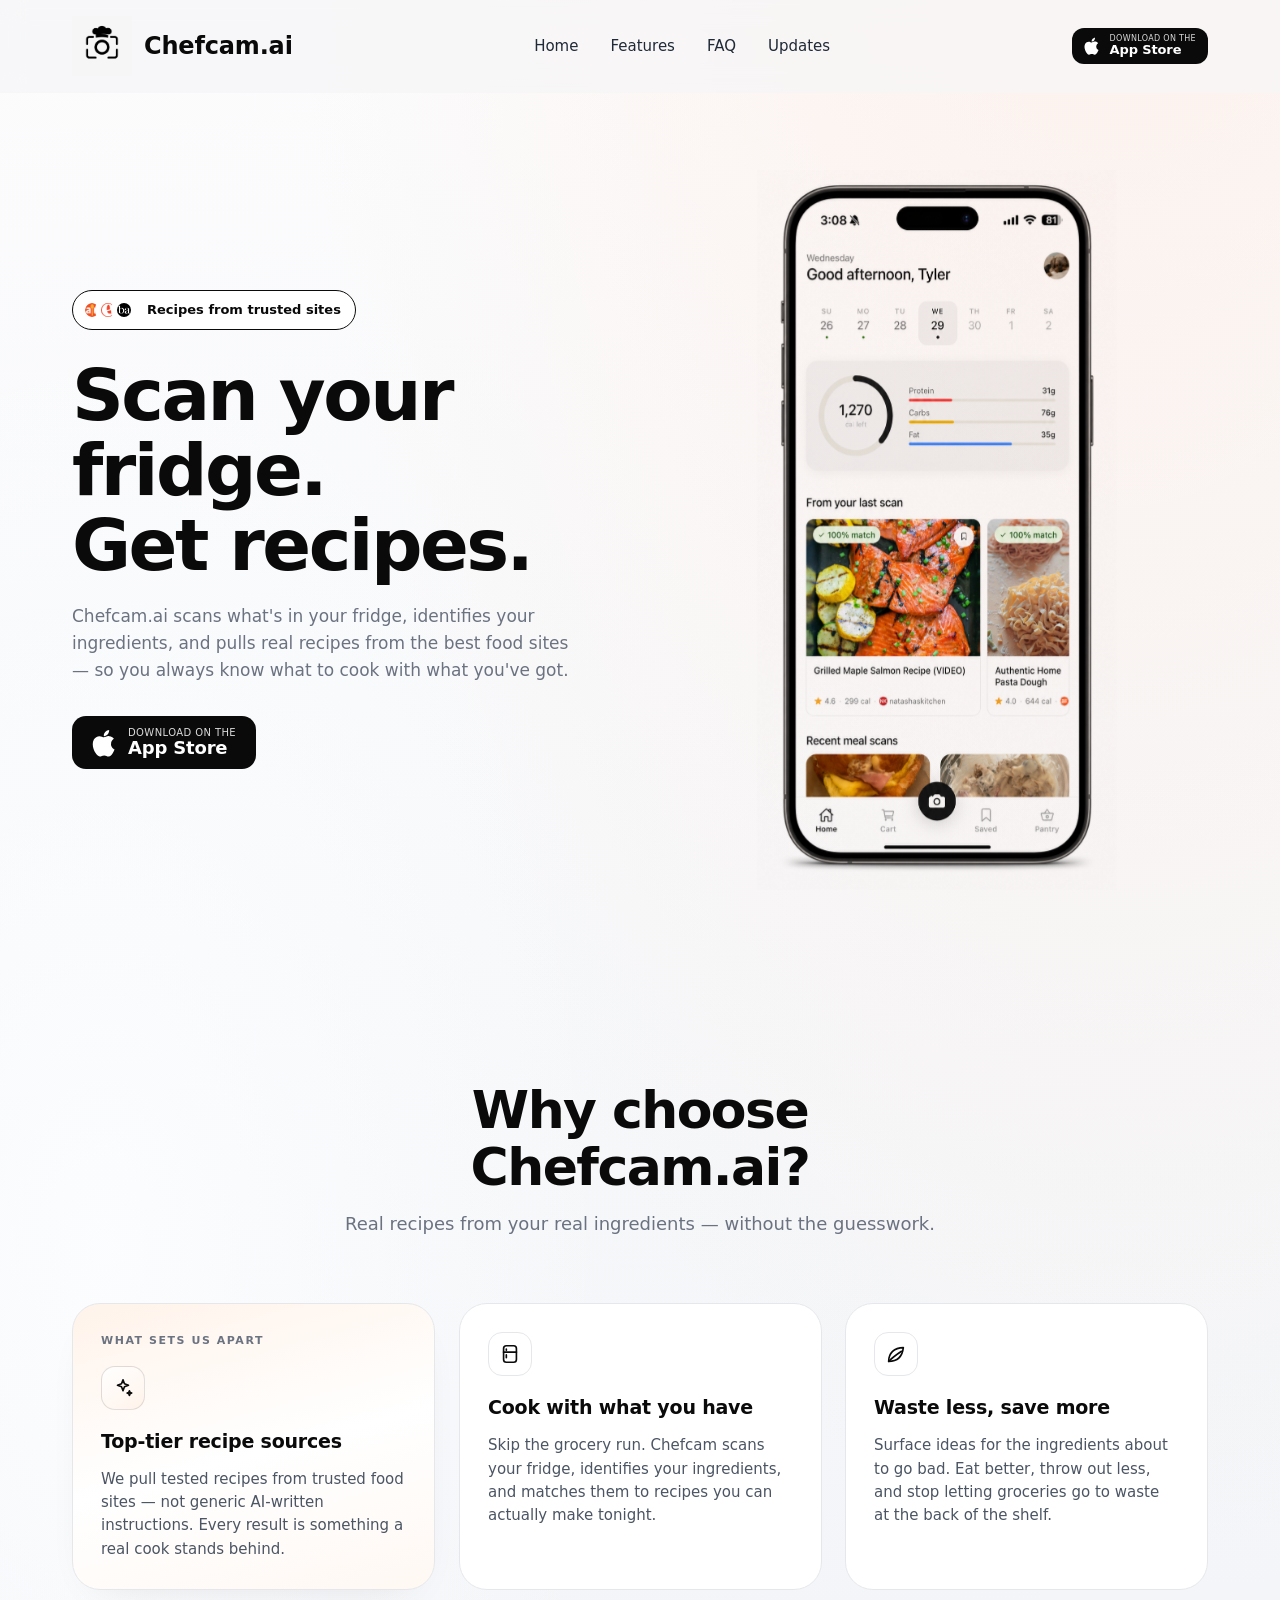
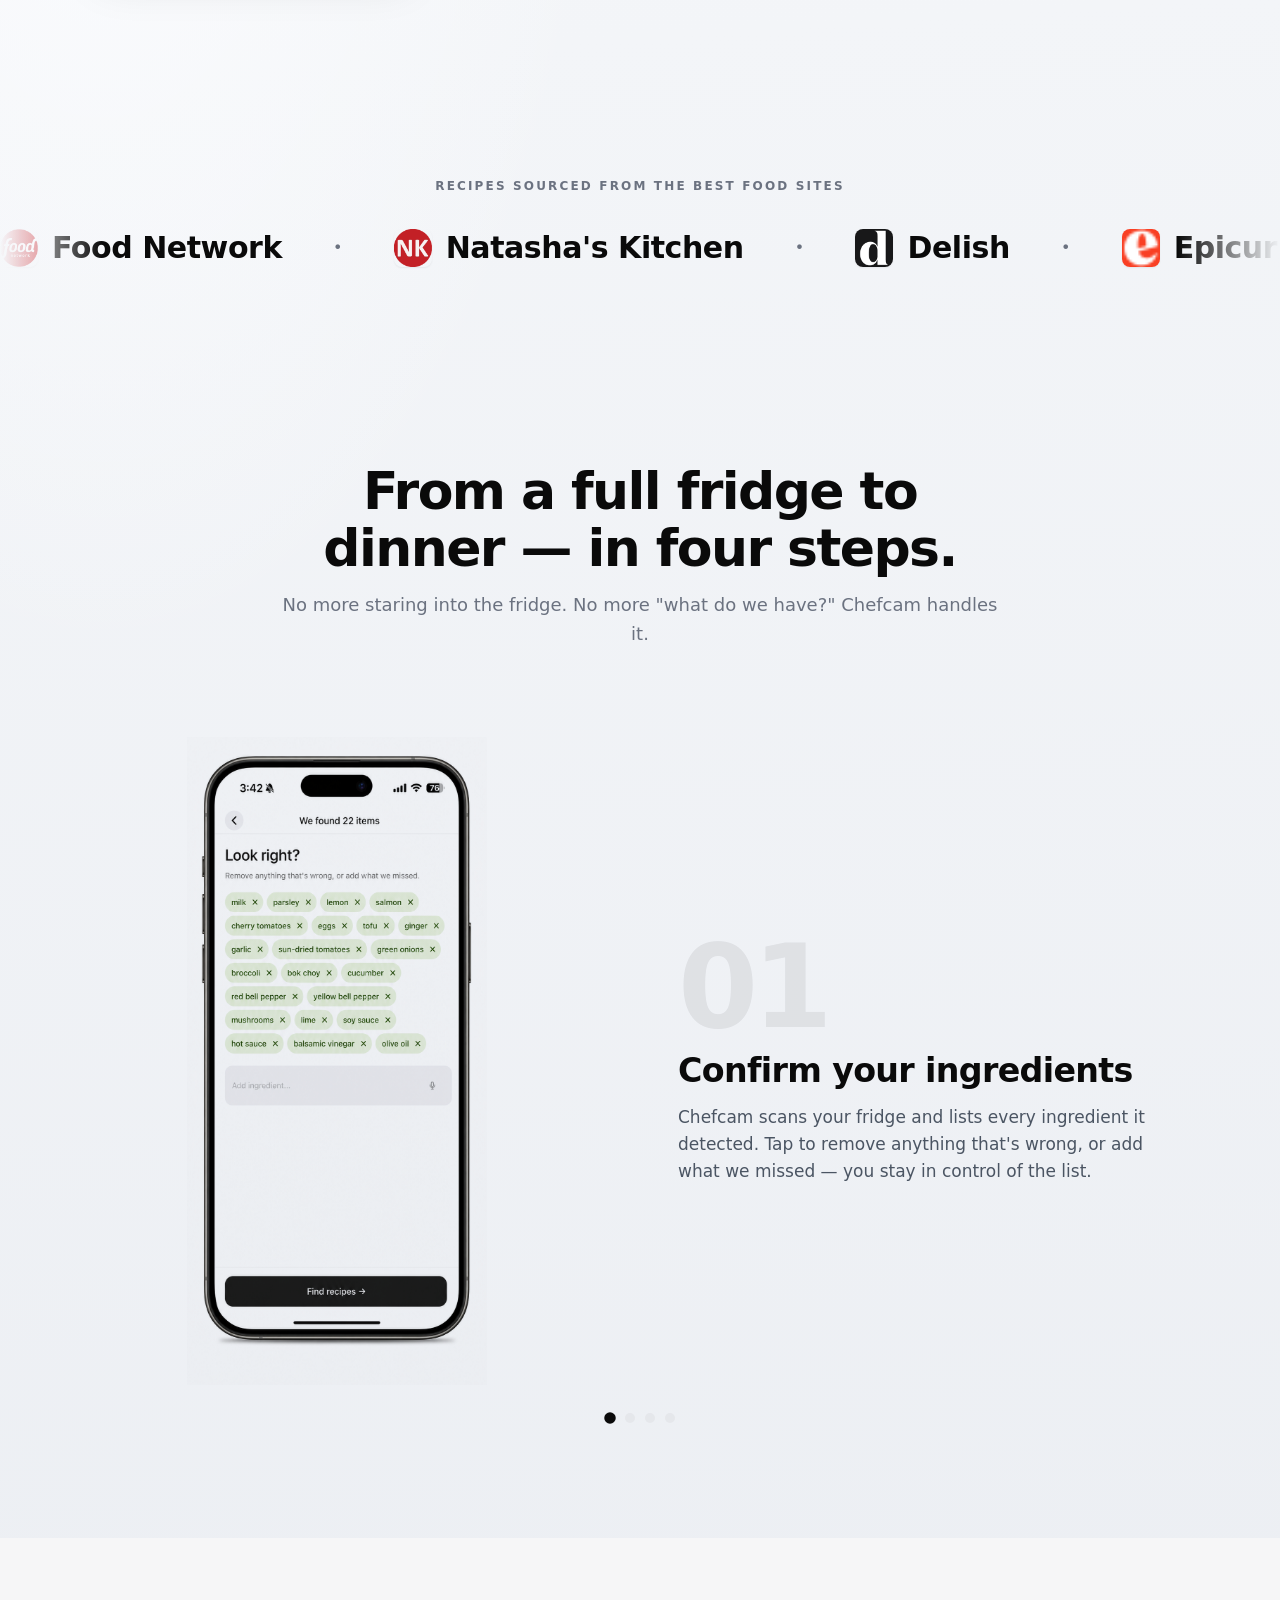
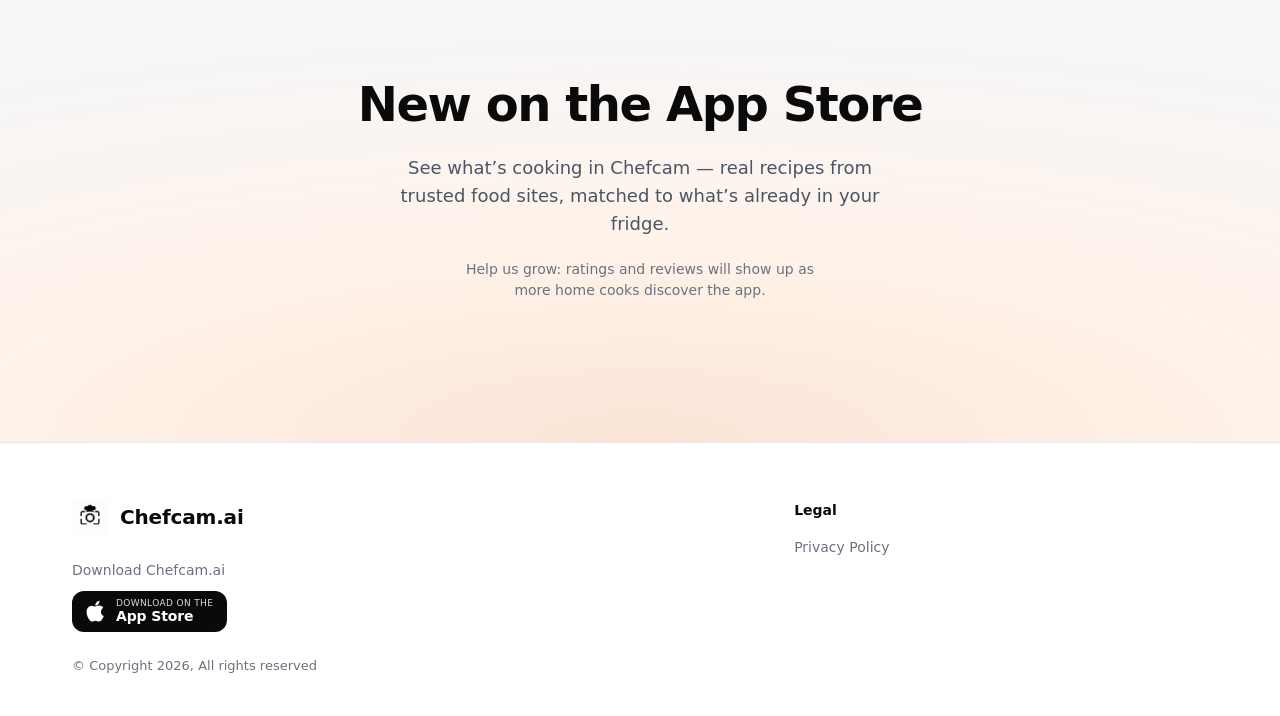
==== commit 7ee364f1: "Improve hero phone blending; manual-only how carousel; mobile step layout Made-with: Cursor" ====
--- a/index.html
+++ b/index.html
@@ -104,9 +104,7 @@
               <img src="assets/logos/epicurious.png" alt="" width="26" height="26" loading="eager" decoding="async" />
               <img src="assets/logos/bonappetit.png" alt="" width="26" height="26" loading="eager" decoding="async" />
             </span>
-            <span class="proof-pill__text">
-              Trusted recipe sites, matched to what’s in your fridge
-            </span>
+            <span class="proof-pill__text">Recipes from trusted sites</span>
           </div>
 
           <h1 class="hero__title" data-reveal data-reveal-delay="80">
@@ -132,7 +130,10 @@
         </div>
 
         <div class="hero__visual">
-          <img class="hero__phone" src="hero.png" alt="Chefcam.ai app showing daily calorie summary and recent meal scans" data-reveal data-reveal-delay="120" />
+          <!-- Wrapper carries transform animation so mix-blend-mode on the img isn’t broken on iOS Safari -->
+          <div class="hero__phone-wrap">
+            <img class="hero__phone" src="hero.png" alt="Chefcam.ai app showing daily calorie summary and recent meal scans" />
+          </div>
         </div>
       </div>
     </section>
--- a/styles.css
+++ b/styles.css
@@ -89,7 +89,7 @@
   transform: none !important;
   transition: none !important;
 }
-html.no-motion .hero__phone { animation: none !important; }
+html.no-motion .hero__phone-wrap { animation: none !important; }
 
 /* =====================================================
    Header
@@ -406,18 +406,28 @@
   justify-content: center;
   align-items: center;
 }
+/* Wrapper intentionally skips data-reveal: its opacity/transform breaks multiply blending.
+   Float uses margin (not transform) so we don’t create an isolated stacking context. */
+.hero__phone-wrap {
+  width: 100%;
+  max-width: 360px;
+  animation: hero-phone-float 6s ease-in-out infinite;
+}
 .hero__phone {
   width: 100%;
-  max-width: 360px;
   height: auto;
+  display: block;
   mix-blend-mode: multiply;
-  animation: float 6s ease-in-out infinite;
-  will-change: transform;
 }
 
 @keyframes float {
   0%, 100% { transform: translateY(0); }
   50%      { transform: translateY(-12px); }
+}
+
+@keyframes hero-phone-float {
+  0%, 100% { margin-top: 0; }
+  50%      { margin-top: -12px; }
 }
 
 /* =====================================================
@@ -758,8 +768,14 @@
     gap: 24px;
     text-align: center;
   }
-  .how__step--reverse .how__visual { order: 0; }
-  .how__step--reverse .how__copy { justify-self: center; }
+  /* Step number + copy above phone on narrow viewports */
+  .how__step .how__copy {
+    order: 1;
+    justify-self: center;
+  }
+  .how__step .how__visual {
+    order: 2;
+  }
   .how__copy { max-width: 520px; margin-inline: auto; }
   .how__visual img { max-width: 240px; }
   .how__visual-img--xl { max-width: 310px !important; }
@@ -1061,7 +1077,7 @@
 
 @media (max-width: 768px) {
   body { font-size: 16px; }
-  .hero__phone { max-width: 260px; }
+  .hero__phone-wrap { max-width: 260px; }
 }
 
 @media (max-width: 540px) {
